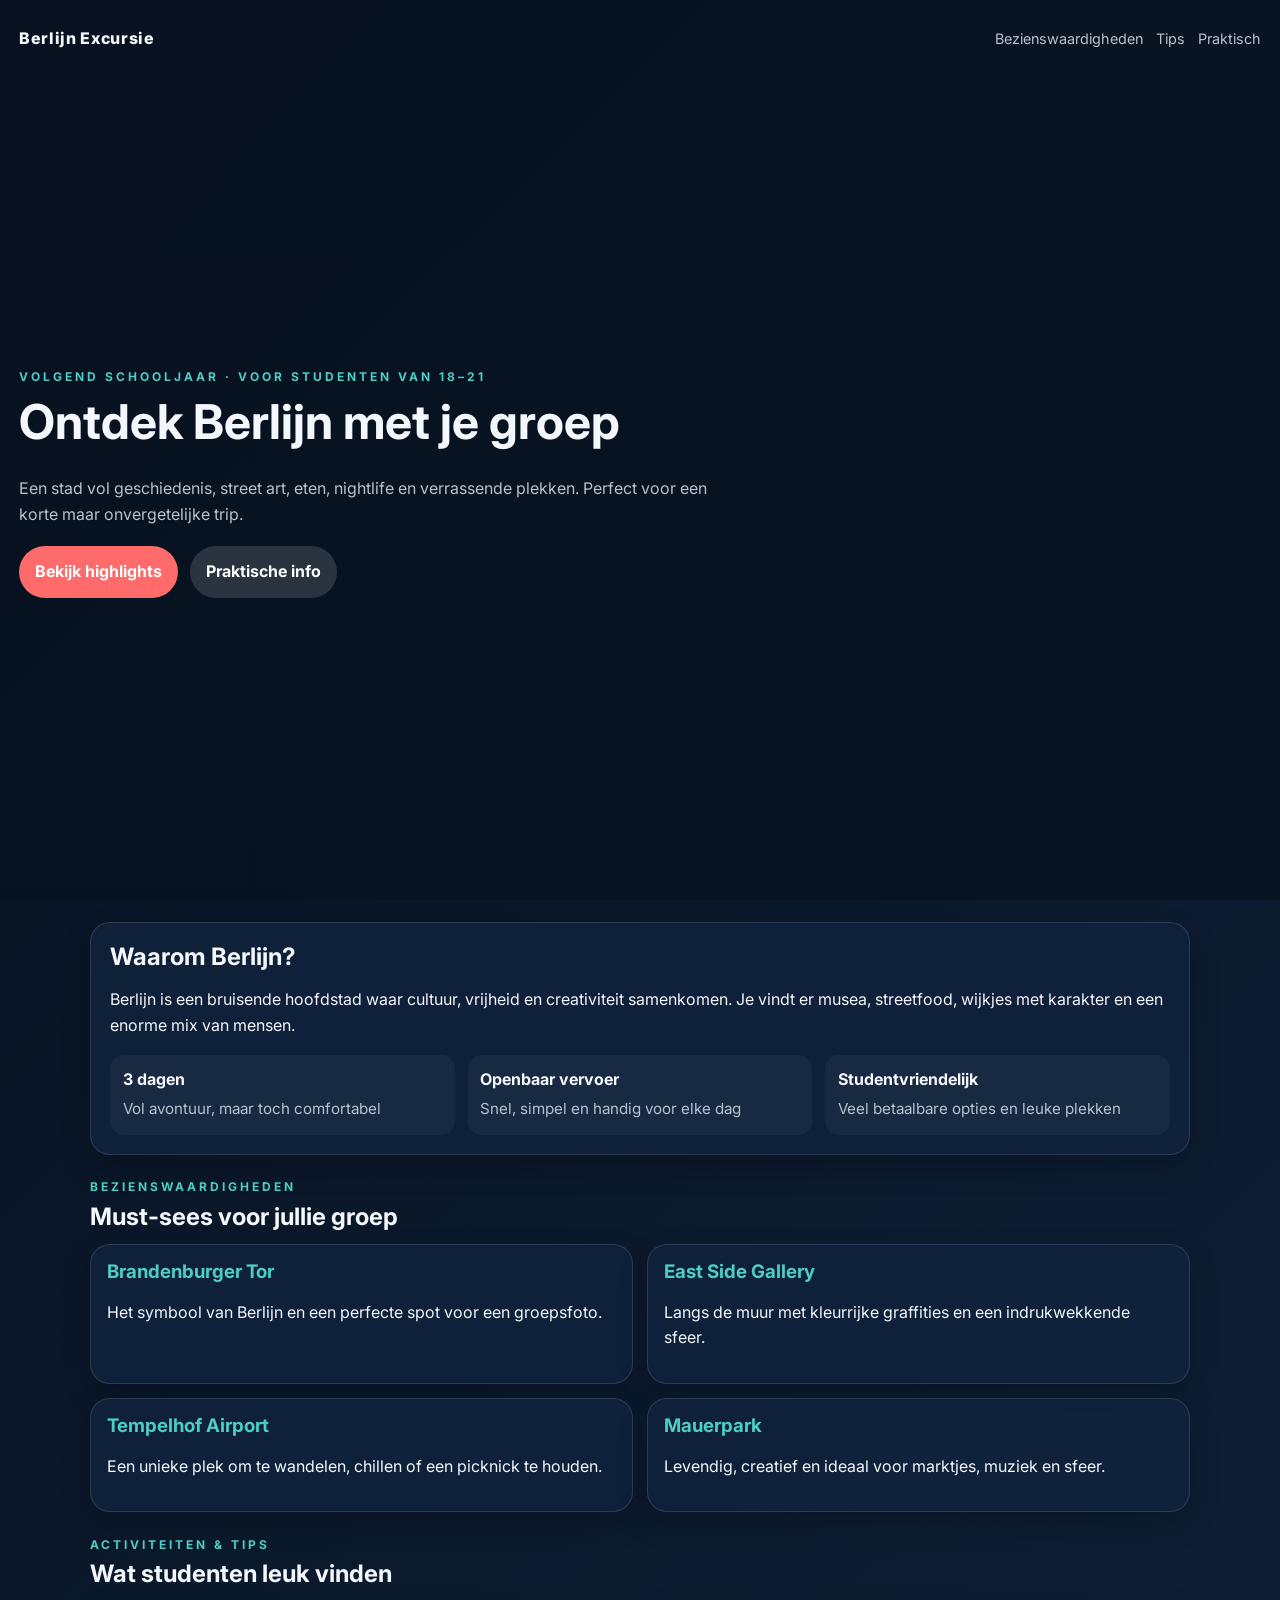
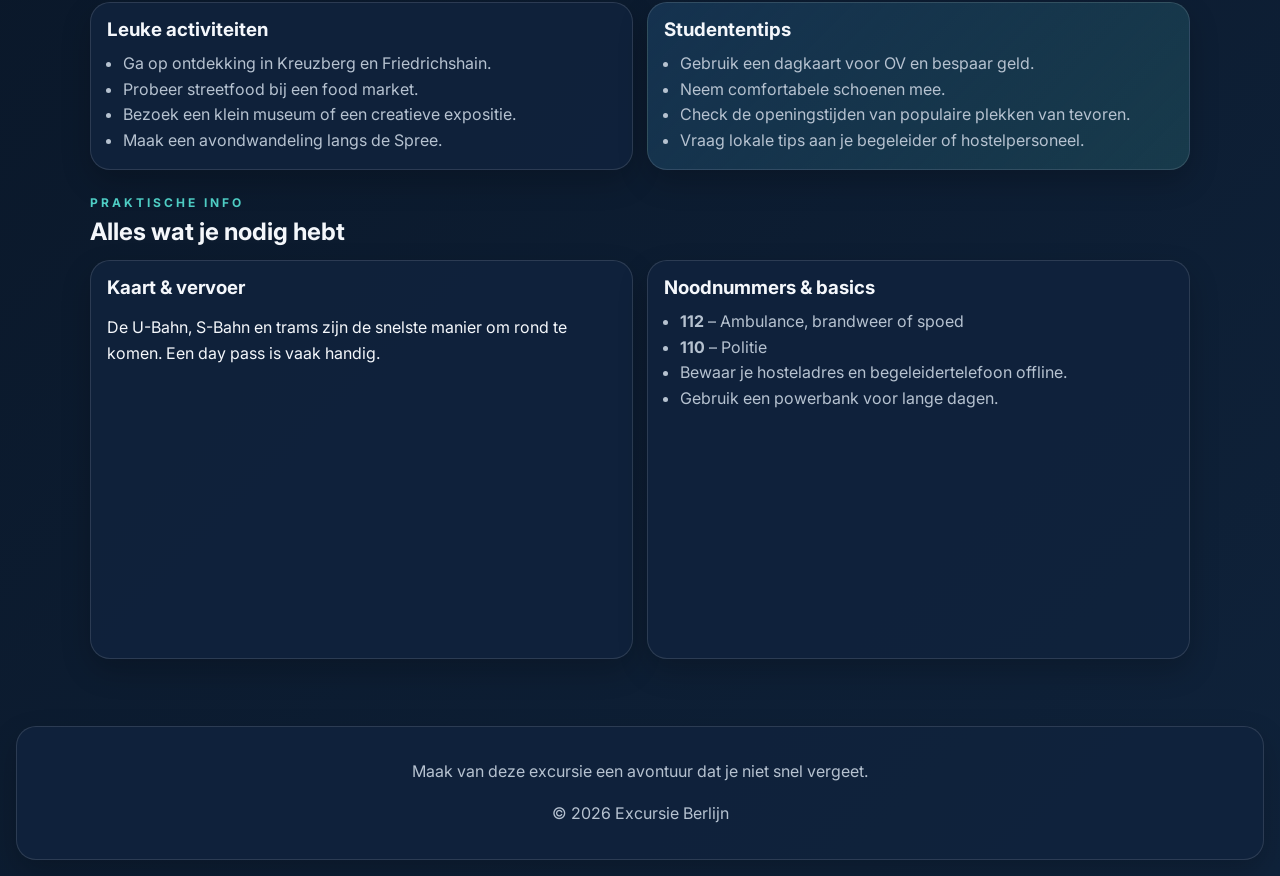
==== index.html @ aab26f60 "Frontend gemaakt met ai" ====
<!DOCTYPE html>
<html lang="nl">
  <head>
    <meta charset="UTF-8" />
    <meta name="viewport" content="width=device-width, initial-scale=1.0" />
    <meta name="description" content="Mobiele website voor de excursie naar Berlijn met bezienswaardigheden, tips en praktische informatie voor studenten." />
    <title>Excursie Berlijn</title>
    <link rel="preconnect" href="https://fonts.googleapis.com" />
    <link rel="preconnect" href="https://fonts.gstatic.com" crossorigin />
    <link
      href="https://fonts.googleapis.com/css2?family=Inter:wght@400;500;600;700;800&display=swap"
      rel="stylesheet"
    />
    <link rel="stylesheet" href="styles.css" />
  </head>
  <body>
    <header class="hero">
      <div class="hero__overlay"></div>
      <nav class="topbar">
        <a href="#home" class="brand">Berlijn Excursie</a>
        <div class="topbar__links">
          <a href="#bezienswaardigheden">Bezienswaardigheden</a>
          <a href="#tips">Tips</a>
          <a href="#praktisch">Praktisch</a>
        </div>
      </nav>

      <div class="hero__content" id="home">
        <p class="eyebrow">Volgend schooljaar · voor studenten van 18–21</p>
        <h1>Ontdek Berlijn met je groep</h1>
        <p class="hero__text">
          Een stad vol geschiedenis, street art, eten, nightlife en verrassende plekken. Perfect voor een korte maar onvergetelijke trip.
        </p>
        <div class="hero__actions">
          <a class="btn btn--primary" href="#bezienswaardigheden">Bekijk highlights</a>
          <a class="btn btn--secondary" href="#praktisch">Praktische info</a>
        </div>
      </div>
    </header>

    <main>
      <section class="section intro-card">
        <h2>Waarom Berlijn?</h2>
        <p>
          Berlijn is een bruisende hoofdstad waar cultuur, vrijheid en creativiteit samenkomen. Je vindt er musea, streetfood, wijkjes met karakter en een enorme mix van mensen.
        </p>
        <div class="facts">
          <article>
            <strong>3 dagen</strong>
            <span>Vol avontuur, maar toch comfortabel</span>
          </article>
          <article>
            <strong>Openbaar vervoer</strong>
            <span>Snel, simpel en handig voor elke dag</span>
          </article>
          <article>
            <strong>Studentvriendelijk</strong>
            <span>Veel betaalbare opties en leuke plekken</span>
          </article>
        </div>
      </section>

      <section class="section" id="bezienswaardigheden">
        <div class="section__heading">
          <p class="eyebrow">Bezienswaardigheden</p>
          <h2>Must-sees voor jullie groep</h2>
        </div>
        <div class="card-grid">
          <article class="card">
            <h3>Brandenburger Tor</h3>
            <p>Het symbool van Berlijn en een perfecte spot voor een groepsfoto.</p>
          </article>
          <article class="card">
            <h3>East Side Gallery</h3>
            <p>Langs de muur met kleurrijke graffities en een indrukwekkende sfeer.</p>
          </article>
          <article class="card">
            <h3>Tempelhof Airport</h3>
            <p>Een unieke plek om te wandelen, chillen of een picknick te houden.</p>
          </article>
          <article class="card">
            <h3>Mauerpark</h3>
            <p>Levendig, creatief en ideaal voor marktjes, muziek en sfeer.</p>
          </article>
        </div>
      </section>

      <section class="section" id="tips">
        <div class="section__heading">
          <p class="eyebrow">Activiteiten & tips</p>
          <h2>Wat studenten leuk vinden</h2>
        </div>
        <div class="tips-layout">
          <article class="panel">
            <h3>Leuke activiteiten</h3>
            <ul>
              <li>Ga op ontdekking in Kreuzberg en Friedrichshain.</li>
              <li>Probeer streetfood bij een food market.</li>
              <li>Bezoek een klein museum of een creatieve expositie.</li>
              <li>Maak een avondwandeling langs de Spree.</li>
            </ul>
          </article>
          <article class="panel panel--accent">
            <h3>Studententips</h3>
            <ul>
              <li>Gebruik een dagkaart voor OV en bespaar geld.</li>
              <li>Neem comfortabele schoenen mee.</li>
              <li>Check de openingstijden van populaire plekken van tevoren.</li>
              <li>Vraag lokale tips aan je begeleider of hostelpersoneel.</li>
            </ul>
          </article>
        </div>
      </section>

      <section class="section" id="praktisch">
        <div class="section__heading">
          <p class="eyebrow">Praktische info</p>
          <h2>Alles wat je nodig hebt</h2>
        </div>

        <div class="info-grid">
          <article class="panel">
            <h3>Kaart & vervoer</h3>
            <p>De U-Bahn, S-Bahn en trams zijn de snelste manier om rond te komen. Een day pass is vaak handig.</p>
            <iframe
              title="Kaart van Berlijn"
              src="https://www.openstreetmap.org/export/embed.html?bbox=13.2188%2C52.4791%2C13.4704%2C52.5710&layer=mapnik"
              loading="lazy"
              referrerpolicy="no-referrer-when-downgrade"
            ></iframe>
          </article>

          <article class="panel">
            <h3>Noodnummers & basics</h3>
            <ul>
              <li><strong>112</strong> – Ambulance, brandweer of spoed</li>
              <li><strong>110</strong> – Politie</li>
              <li>Bewaar je hosteladres en begeleidertelefoon offline.</li>
              <li>Gebruik een powerbank voor lange dagen.</li>
            </ul>
          </article>
        </div>
      </section>
    </main>

    <footer class="footer">
      <p>Maak van deze excursie een avontuur dat je niet snel vergeet.</p>
      <p>© <span id="year"></span> Excursie Berlijn</p>
    </footer>

    <script src="script.js"></script>
  </body>
</html>
---- styles.css ----
:root {
    --bg: #07111f;
    --panel: #10233d;
    --panel-2: #15324f;
    --text: #f4f7fb;
    --muted: #b6c2d0;
    --accent: #ff6b6b;
    --accent-2: #4ecdc4;
    --border: rgba(255, 255, 255, 0.12);
}

* {
    box-sizing: border-box;
    scroll-behavior: smooth;
}

body {
    margin: 0;
    font-family: 'Inter', sans-serif;
    background: linear-gradient(135deg, #07111f 0%, #0f223a 100%);
    color: var(--text);
    line-height: 1.6;
}

a {
    color: inherit;
    text-decoration: none;
}

.hero {
    min-height: 100vh;
    background-image: linear-gradient(rgba(7, 17, 31, 0.55), rgba(7, 17, 31, 0.75)), url('https://images.unsplash.com/photo-1528728329032-2972f65dfb3f?auto=format&fit=crop&w=1200&q=80');
    background-size: cover;
    background-position: center;
    padding: 1rem 1.2rem 2rem;
    display: flex;
    flex-direction: column;
}

.topbar {
    display: flex;
    justify-content: space-between;
    align-items: center;
    padding: 0.6rem 0;
}

.brand {
    font-weight: 800;
    letter-spacing: 0.04em;
}

.topbar__links {
    display: flex;
    gap: 0.8rem;
    font-size: 0.9rem;
    color: var(--muted);
}

.hero__content {
    flex: 1;
    display: flex;
    flex-direction: column;
    justify-content: center;
    max-width: 700px;
    padding: 2.5rem 0 1rem;
}

.eyebrow {
    text-transform: uppercase;
    letter-spacing: 0.25em;
    font-size: 0.75rem;
    font-weight: 700;
    color: var(--accent-2);
    margin-bottom: 0.4rem;
}

h1,
h2,
h3 {
    line-height: 1.2;
    margin: 0 0 0.6rem;
}

h1 {
    font-size: clamp(2rem, 4vw, 3rem);
}

.hero__text {
    font-size: 1rem;
    color: var(--muted);
    margin-bottom: 1.2rem;
}

.hero__actions {
    display: flex;
    flex-wrap: wrap;
    gap: 0.75rem;
}

.btn {
    padding: 0.8rem 1rem;
    border-radius: 999px;
    font-weight: 700;
    display: inline-block;
}

.btn--primary {
    background: var(--accent);
    color: white;
}

.btn--secondary {
    background: rgba(255, 255, 255, 0.14);
    color: white;
    backdrop-filter: blur(10px);
}

main {
    padding: 1rem;
}

.section {
    margin: 0 auto 1.2rem;
    max-width: 1100px;
}

.intro-card,
.card,
.panel,
.footer {
    border: 1px solid var(--border);
    border-radius: 20px;
    background: rgba(16, 35, 61, 0.88);
    box-shadow: 0 12px 30px rgba(0, 0, 0, 0.2);
}

.intro-card {
    padding: 1.2rem;
}

.facts {
    display: grid;
    gap: 0.8rem;
    margin-top: 1rem;
}

.facts article {
    padding: 0.8rem;
    border-radius: 14px;
    background: rgba(255, 255, 255, 0.04);
}

.facts strong {
    display: block;
    font-size: 1rem;
    margin-bottom: 0.2rem;
}

.facts span {
    color: var(--muted);
    font-size: 0.95rem;
}

.section__heading {
    margin: 1.4rem 0 0.8rem;
}

.card-grid {
    display: grid;
    gap: 0.9rem;
}

.card {
    padding: 1rem;
}

.card h3 {
    color: var(--accent-2);
}

.tips-layout,
.info-grid {
    display: grid;
    gap: 0.9rem;
}

.panel {
    padding: 1rem;
}

.panel--accent {
    background: linear-gradient(135deg, var(--panel-2), rgba(78, 205, 196, 0.16));
}

ul {
    padding-left: 1rem;
    margin: 0.4rem 0 0;
    color: var(--muted);
}

iframe {
    width: 100%;
    min-height: 240px;
    border: 0;
    border-radius: 14px;
    margin-top: 0.75rem;
}

.footer {
    margin: 1rem;
    padding: 1rem 1.2rem;
    text-align: center;
    color: var(--muted);
}

@media (min-width: 720px) {
    main {
        padding: 1.4rem 1.6rem 2rem;
    }

    .facts {
        grid-template-columns: repeat(3, 1fr);
    }

    .card-grid {
        grid-template-columns: repeat(2, minmax(0, 1fr));
    }

    .tips-layout,
    .info-grid {
        grid-template-columns: repeat(2, minmax(0, 1fr));
    }
}
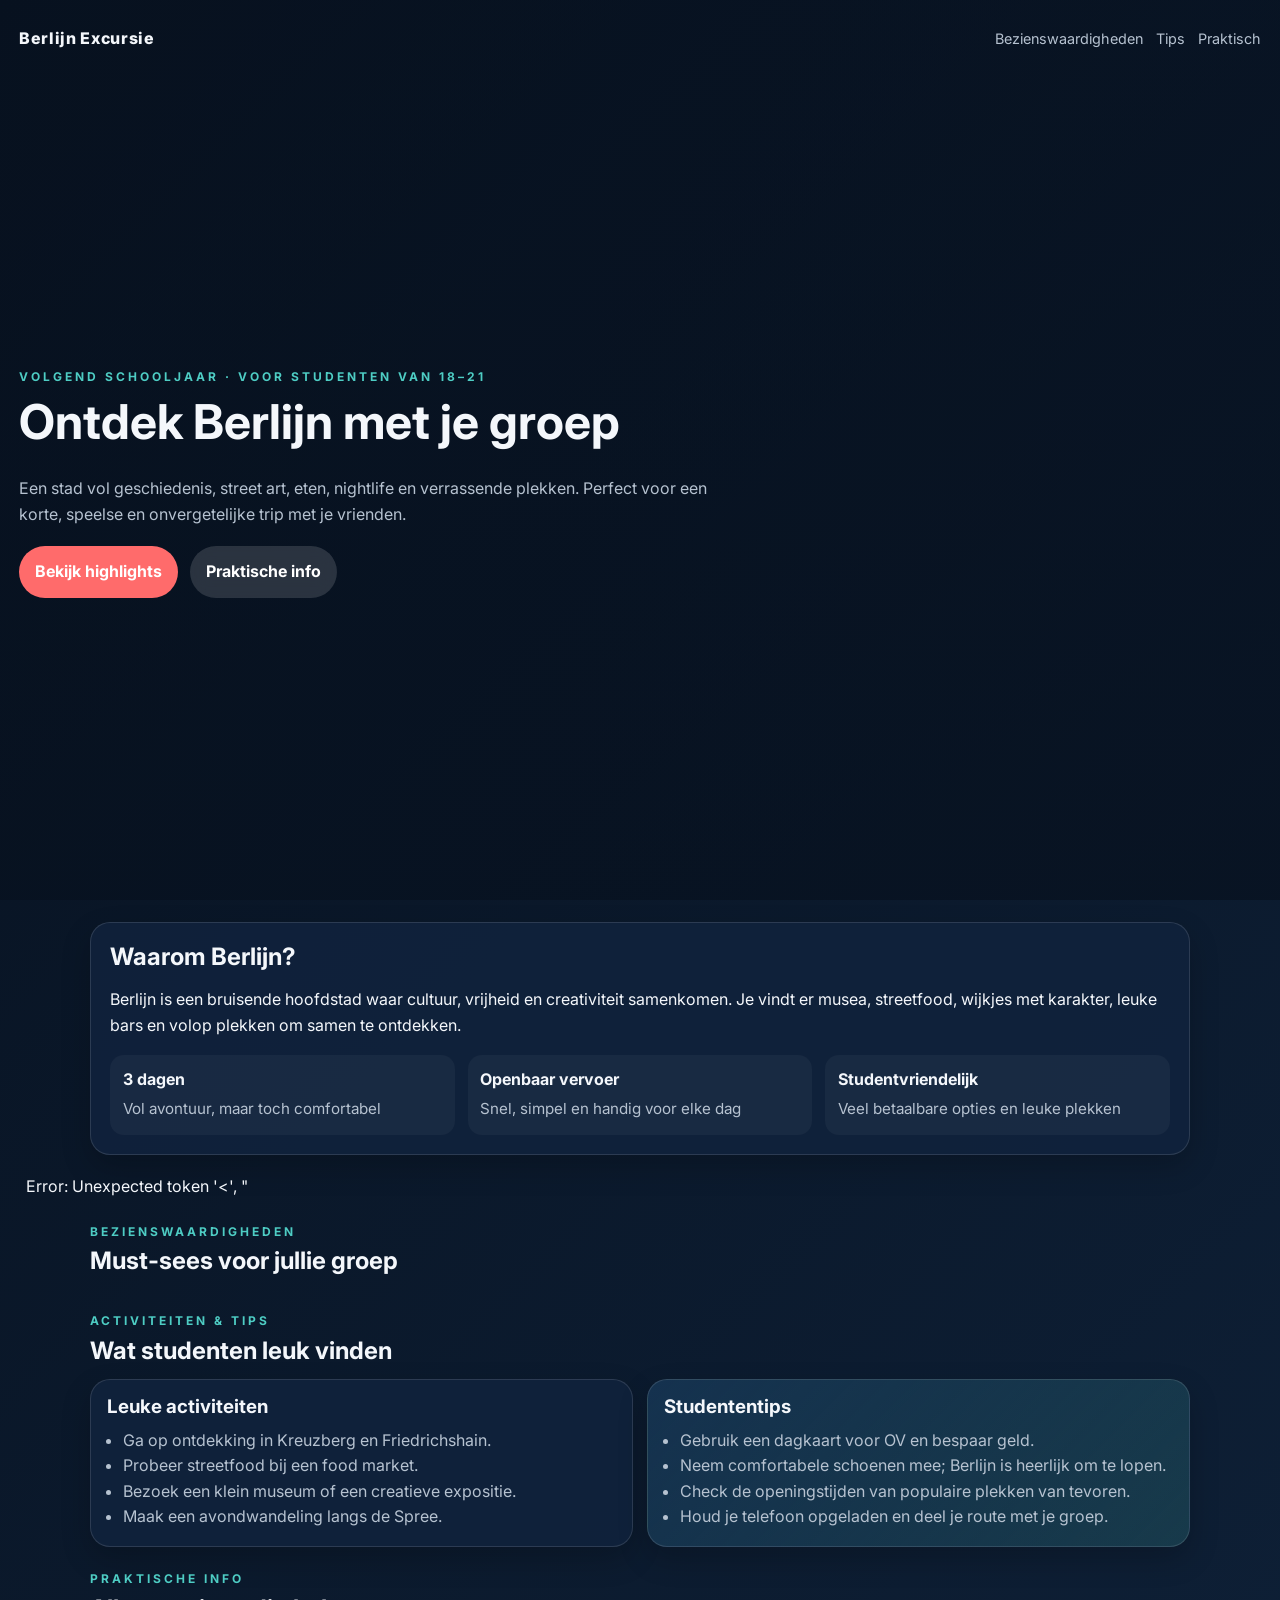
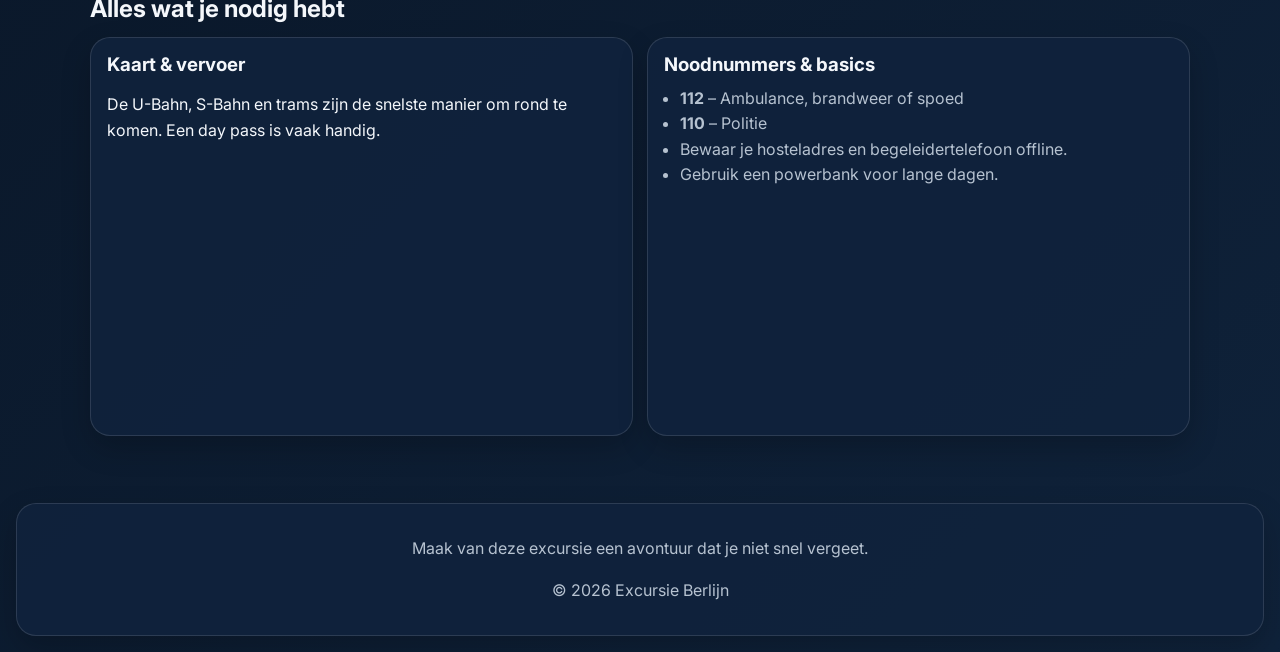
==== commit f222c5d4: "database database aangemaakt en de locaties worden en ingeladen via de database" ====
--- a/index.html
+++ b/index.html
@@ -1,153 +1,203 @@
 <!DOCTYPE html>
 <html lang="nl">
-  <head>
+
+<head>
     <meta charset="UTF-8" />
     <meta name="viewport" content="width=device-width, initial-scale=1.0" />
-    <meta name="description" content="Mobiele website voor de excursie naar Berlijn met bezienswaardigheden, tips en praktische informatie voor studenten." />
+    <meta name="description"
+        content="Mobiele website voor de excursie naar Berlijn met bezienswaardigheden, tips en praktische informatie voor studenten." />
     <title>Excursie Berlijn</title>
     <link rel="preconnect" href="https://fonts.googleapis.com" />
     <link rel="preconnect" href="https://fonts.gstatic.com" crossorigin />
-    <link
-      href="https://fonts.googleapis.com/css2?family=Inter:wght@400;500;600;700;800&display=swap"
-      rel="stylesheet"
-    />
+    <link href="https://fonts.googleapis.com/css2?family=Inter:wght@400;500;600;700;800&display=swap"
+        rel="stylesheet" />
     <link rel="stylesheet" href="styles.css" />
-  </head>
-  <body>
+</head>
+
+<body>
     <header class="hero">
-      <div class="hero__overlay"></div>
-      <nav class="topbar">
-        <a href="#home" class="brand">Berlijn Excursie</a>
-        <div class="topbar__links">
-          <a href="#bezienswaardigheden">Bezienswaardigheden</a>
-          <a href="#tips">Tips</a>
-          <a href="#praktisch">Praktisch</a>
+        <div class="hero__overlay"></div>
+        <nav class="topbar">
+            <a href="#home" class="brand">Berlijn Excursie</a>
+            <div class="topbar__links">
+                <a href="#bezienswaardigheden">Bezienswaardigheden</a>
+                <a href="#tips">Tips</a>
+                <a href="#praktisch">Praktisch</a>
+            </div>
+        </nav>
+
+        <div class="hero__content" id="home">
+            <p class="eyebrow">Volgend schooljaar · voor studenten van 18–21</p>
+            <h1>Ontdek Berlijn met je groep</h1>
+            <p class="hero__text">
+                Een stad vol geschiedenis, street art, eten, nightlife en verrassende plekken. Perfect voor een korte,
+                speelse en onvergetelijke trip met je vrienden.
+            </p>
+            <div class="hero__actions">
+                <a class="btn btn--primary" href="#bezienswaardigheden">Bekijk highlights</a>
+                <a class="btn btn--secondary" href="#praktisch">Praktische info</a>
+            </div>
         </div>
-      </nav>
-
-      <div class="hero__content" id="home">
-        <p class="eyebrow">Volgend schooljaar · voor studenten van 18–21</p>
-        <h1>Ontdek Berlijn met je groep</h1>
-        <p class="hero__text">
-          Een stad vol geschiedenis, street art, eten, nightlife en verrassende plekken. Perfect voor een korte maar onvergetelijke trip.
-        </p>
-        <div class="hero__actions">
-          <a class="btn btn--primary" href="#bezienswaardigheden">Bekijk highlights</a>
-          <a class="btn btn--secondary" href="#praktisch">Praktische info</a>
+    </header>
+
+    <main>
+        <section class="section intro-card">
+            <h2>Waarom Berlijn?</h2>
+            <p>
+                Berlijn is een bruisende hoofdstad waar cultuur, vrijheid en creativiteit samenkomen. Je vindt er musea,
+                streetfood, wijkjes met karakter, leuke bars en volop plekken om samen te ontdekken.
+            </p>
+            <div class="facts">
+                <article>
+                    <strong>3 dagen</strong>
+                    <span>Vol avontuur, maar toch comfortabel</span>
+                </article>
+                <article>
+                    <strong>Openbaar vervoer</strong>
+                    <span>Snel, simpel en handig voor elke dag</span>
+                </article>
+                <article>
+                    <strong>Studentvriendelijk</strong>
+                    <span>Veel betaalbare opties en leuke plekken</span>
+                </article>
+            </div>
+        </section>
+        <div class="location-container" id="location-container">
+            <div class="loading" id="loading">Laden...</div>
         </div>
-      </div>
-    </header>
-
-    <main>
-      <section class="section intro-card">
-        <h2>Waarom Berlijn?</h2>
-        <p>
-          Berlijn is een bruisende hoofdstad waar cultuur, vrijheid en creativiteit samenkomen. Je vindt er musea, streetfood, wijkjes met karakter en een enorme mix van mensen.
-        </p>
-        <div class="facts">
-          <article>
-            <strong>3 dagen</strong>
-            <span>Vol avontuur, maar toch comfortabel</span>
-          </article>
-          <article>
-            <strong>Openbaar vervoer</strong>
-            <span>Snel, simpel en handig voor elke dag</span>
-          </article>
-          <article>
-            <strong>Studentvriendelijk</strong>
-            <span>Veel betaalbare opties en leuke plekken</span>
-          </article>
-        </div>
-      </section>
-
-      <section class="section" id="bezienswaardigheden">
-        <div class="section__heading">
-          <p class="eyebrow">Bezienswaardigheden</p>
-          <h2>Must-sees voor jullie groep</h2>
-        </div>
-        <div class="card-grid">
-          <article class="card">
-            <h3>Brandenburger Tor</h3>
-            <p>Het symbool van Berlijn en een perfecte spot voor een groepsfoto.</p>
-          </article>
-          <article class="card">
-            <h3>East Side Gallery</h3>
-            <p>Langs de muur met kleurrijke graffities en een indrukwekkende sfeer.</p>
-          </article>
-          <article class="card">
-            <h3>Tempelhof Airport</h3>
-            <p>Een unieke plek om te wandelen, chillen of een picknick te houden.</p>
-          </article>
-          <article class="card">
-            <h3>Mauerpark</h3>
-            <p>Levendig, creatief en ideaal voor marktjes, muziek en sfeer.</p>
-          </article>
-        </div>
-      </section>
-
-      <section class="section" id="tips">
-        <div class="section__heading">
-          <p class="eyebrow">Activiteiten & tips</p>
-          <h2>Wat studenten leuk vinden</h2>
-        </div>
-        <div class="tips-layout">
-          <article class="panel">
-            <h3>Leuke activiteiten</h3>
-            <ul>
-              <li>Ga op ontdekking in Kreuzberg en Friedrichshain.</li>
-              <li>Probeer streetfood bij een food market.</li>
-              <li>Bezoek een klein museum of een creatieve expositie.</li>
-              <li>Maak een avondwandeling langs de Spree.</li>
-            </ul>
-          </article>
-          <article class="panel panel--accent">
-            <h3>Studententips</h3>
-            <ul>
-              <li>Gebruik een dagkaart voor OV en bespaar geld.</li>
-              <li>Neem comfortabele schoenen mee.</li>
-              <li>Check de openingstijden van populaire plekken van tevoren.</li>
-              <li>Vraag lokale tips aan je begeleider of hostelpersoneel.</li>
-            </ul>
-          </article>
-        </div>
-      </section>
-
-      <section class="section" id="praktisch">
-        <div class="section__heading">
-          <p class="eyebrow">Praktische info</p>
-          <h2>Alles wat je nodig hebt</h2>
-        </div>
-
-        <div class="info-grid">
-          <article class="panel">
-            <h3>Kaart & vervoer</h3>
-            <p>De U-Bahn, S-Bahn en trams zijn de snelste manier om rond te komen. Een day pass is vaak handig.</p>
-            <iframe
-              title="Kaart van Berlijn"
-              src="https://www.openstreetmap.org/export/embed.html?bbox=13.2188%2C52.4791%2C13.4704%2C52.5710&layer=mapnik"
-              loading="lazy"
-              referrerpolicy="no-referrer-when-downgrade"
-            ></iframe>
-          </article>
-
-          <article class="panel">
-            <h3>Noodnummers & basics</h3>
-            <ul>
-              <li><strong>112</strong> – Ambulance, brandweer of spoed</li>
-              <li><strong>110</strong> – Politie</li>
-              <li>Bewaar je hosteladres en begeleidertelefoon offline.</li>
-              <li>Gebruik een powerbank voor lange dagen.</li>
-            </ul>
-          </article>
-        </div>
-      </section>
+
+
+
+        <section class="section" id="bezienswaardigheden">
+            <div class="section__heading">
+                <p class="eyebrow">Bezienswaardigheden</p>
+                <h2>Must-sees voor jullie groep</h2>
+            </div>
+            <div class="card-grid" id="card-grid">
+            </div>
+        </section>
+
+        <section class="section" id="tips">
+            <div class="section__heading">
+                <p class="eyebrow">Activiteiten & tips</p>
+                <h2>Wat studenten leuk vinden</h2>
+            </div>
+            <div class="tips-layout">
+                <article class="panel">
+                    <h3>Leuke activiteiten</h3>
+                    <ul>
+                        <li>Ga op ontdekking in Kreuzberg en Friedrichshain.</li>
+                        <li>Probeer streetfood bij een food market.</li>
+                        <li>Bezoek een klein museum of een creatieve expositie.</li>
+                        <li>Maak een avondwandeling langs de Spree.</li>
+                    </ul>
+                </article>
+                <article class="panel panel--accent">
+                    <h3>Studententips</h3>
+                    <ul>
+                        <li>Gebruik een dagkaart voor OV en bespaar geld.</li>
+                        <li>Neem comfortabele schoenen mee; Berlijn is heerlijk om te lopen.</li>
+                        <li>Check de openingstijden van populaire plekken van tevoren.</li>
+                        <li>Houd je telefoon opgeladen en deel je route met je groep.</li>
+                    </ul>
+                </article>
+            </div>
+        </section>
+
+                <script>
+            fetch('./api/list.php')
+                .then(response => {
+                    if (!response.ok) {
+                        throw new Error('Network response was not ok');
+                    }
+                    return response.json();
+                })
+                .then(data => {
+                })
+                .catch(error => console.error('Error fetching locations:', error));
+
+            const container = document.getElementById('card-grid');
+            const loading = document.getElementById('loading');
+
+            async function fetchProducts() {
+                try {
+                    const response = await fetch('./api/list.php');
+                    if (!response.ok) throw new Error('Failed to load locations');
+                    const data = await response.json();
+                    allLocations = data.records;
+                    renderLocations(allLocations);
+                } catch (error) {
+
+                    console.error('Error fetching locations:', error);
+                    loading.innerHTML = `<div class="error-msg">Error: ${error.message}. Please make sure the API is running.</div>
+        `;
+                }
+            }
+
+           
+            function renderLocations(locations) {
+
+                loading.style.display = 'none';
+
+                for (const location of locations) {
+                    const sectionId = location.id;
+                    let section = document.getElementById(sectionId);
+
+
+                    if (!section) {
+                        section = document.createElement('div');
+                        section.className = 'category.location';
+                        section.id = sectionId;
+
+                        section.innerHTML = `
+                <article class="card">
+                    <h3>${location.locatie}</h3>
+                    <p>${location.beschrijving}</p>
+                </article>
+        `;
+                        container.appendChild(section);
+                    }
+                }
+            }
+
+        fetchProducts();
+        </script>
+
+        <section class="section" id="praktisch">
+            <div class="section__heading">
+                <p class="eyebrow">Praktische info</p>
+                <h2>Alles wat je nodig hebt</h2>
+            </div>
+
+            <div class="info-grid">
+                <article class="panel">
+                    <h3>Kaart & vervoer</h3>
+                    <p>De U-Bahn, S-Bahn en trams zijn de snelste manier om rond te komen. Een day pass is vaak handig.
+                    </p>
+                    <iframe title="Kaart van Berlijn"
+                        src="https://www.openstreetmap.org/export/embed.html?bbox=13.2188%2C52.4791%2C13.4704%2C52.5710&layer=mapnik"
+                        loading="lazy" referrerpolicy="no-referrer-when-downgrade"></iframe>
+                </article>
+
+                <article class="panel">
+                    <h3>Noodnummers & basics</h3>
+                    <ul>
+                        <li><strong>112</strong> – Ambulance, brandweer of spoed</li>
+                        <li><strong>110</strong> – Politie</li>
+                        <li>Bewaar je hosteladres en begeleidertelefoon offline.</li>
+                        <li>Gebruik een powerbank voor lange dagen.</li>
+                    </ul>
+                </article>
+            </div>
+        </section>
     </main>
 
     <footer class="footer">
-      <p>Maak van deze excursie een avontuur dat je niet snel vergeet.</p>
-      <p>© <span id="year"></span> Excursie Berlijn</p>
+        <p>Maak van deze excursie een avontuur dat je niet snel vergeet.</p>
+        <p>© <span id="year"></span> Excursie Berlijn</p>
     </footer>
 
     <script src="script.js"></script>
-  </body>
-</html>
+</body>
+
+</html>
